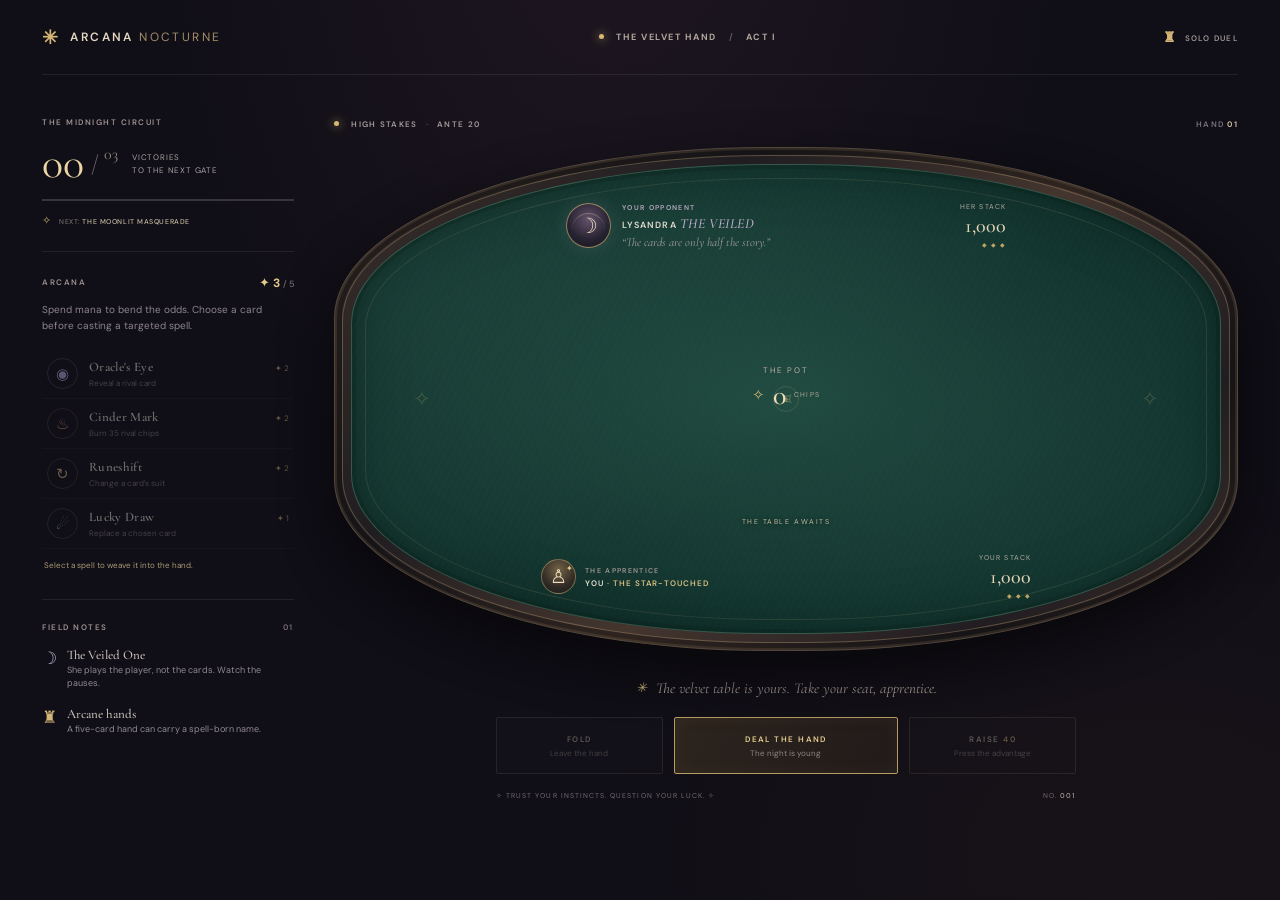
==== index.html @ c7cab5da "Publish Arcana Nocturne game Co-authored-by: Copilot App <223556219+Copilot@users.noreply.github.com" ====
<!doctype html>
<html lang="en">
  <head>
    <meta charset="UTF-8" />
    <meta name="viewport" content="width=device-width, initial-scale=1.0" />
    <meta name="theme-color" content="#100e18" />
    <meta
      name="description"
      content="A high-stakes poker duel in a candlelit hall of magic."
    />
    <title>Arcana Nocturne — The Velvet Hand</title>
    <link rel="stylesheet" href="style.css" />
  </head>
  <body>
    <main class="game-shell">
      <header class="topbar">
        <a class="wordmark" href="#" aria-label="Arcana Nocturne home">
          <span class="wordmark-mark" aria-hidden="true">✳</span>
          <span>ARCANA <i>NOCTURNE</i></span>
        </a>
        <div class="tournament-label"><span></span> <b id="act-name">THE VELVET HAND</b> <span class="topbar-divider">/</span> <b id="act-number">ACT I</b></div>
        <div class="sound-button"><span aria-hidden="true">♜</span><span>SOLO DUEL</span></div>
      </header>

      <div class="game-layout">
        <aside class="left-rail">
          <div class="rail-section tournament-card">
            <div class="eyebrow">THE MIDNIGHT CIRCUIT</div>
            <div class="tournament-progress">
              <span class="progress-number" id="wins-count">00</span>
              <span class="progress-slash">/</span>
              <span class="progress-total">03</span>
              <span class="progress-copy">VICTORIES<br />TO THE NEXT GATE</span>
            </div>
            <div class="progress-track"><span id="progress-fill"></span></div>
            <div class="tournament-reward"><span aria-hidden="true">✧</span> NEXT: <b id="next-gate">THE MOONLIT MASQUERADE</b></div>
          </div>

          <div class="rail-section spell-section">
            <div class="section-heading">
              <span class="eyebrow">ARCANA</span>
              <span class="mana-counter"><span aria-hidden="true">✦</span> <b id="mana-count">3</b> <small>/ 5</small></span>
            </div>
            <p class="rail-intro">Spend mana to bend the odds. Choose a card before casting a targeted spell.</p>
            <button class="spell-card" id="spell-oracle" data-spell="oracle" type="button">
              <span class="spell-icon oracle-icon" aria-hidden="true">◉</span>
              <span class="spell-copy"><b>Oracle's Eye</b><small>Reveal a rival card</small></span>
              <span class="spell-cost">✦ 2</span>
            </button>
            <button class="spell-card" id="spell-cinder" data-spell="cinder" type="button">
              <span class="spell-icon cinder-icon" aria-hidden="true">♨</span>
              <span class="spell-copy"><b>Cinder Mark</b><small>Burn 35 rival chips</small></span>
              <span class="spell-cost">✦ 2</span>
            </button>
            <button class="spell-card" id="spell-runeshift" data-spell="runeshift" type="button">
              <span class="spell-icon shift-icon" aria-hidden="true">↻</span>
              <span class="spell-copy"><b>Runeshift</b><small>Change a card's suit</small></span>
              <span class="spell-cost">✦ 2</span>
            </button>
            <button class="spell-card" id="spell-lucky" data-spell="lucky" type="button">
              <span class="spell-icon lucky-icon" aria-hidden="true">☄</span>
              <span class="spell-copy"><b>Lucky Draw</b><small>Replace a chosen card</small></span>
              <span class="spell-cost">✦ 1</span>
            </button>
            <div class="spell-hint" id="spell-hint" aria-live="polite">Select a spell to weave it into the hand.</div>
          </div>

          <div class="rail-section journal-section">
            <div class="eyebrow">FIELD NOTES <span class="note-count">01</span></div>
            <div class="journal-entry">
              <span class="journal-glyph" aria-hidden="true">☽</span>
              <p><b>The Veiled One</b><br />She plays the player, not the cards. Watch the pauses.</p>
            </div>
            <div class="journal-entry">
              <span class="journal-glyph gold" aria-hidden="true">♜</span>
              <p><b>Arcane hands</b><br />A five-card hand can carry a spell-born name.</p>
            </div>
          </div>
        </aside>

        <section class="arena" aria-label="Poker table">
          <div class="arena-topline">
            <div class="ante-label"><span class="live-dot"></span> HIGH STAKES <span class="ante-divider">·</span> ANTE 20</div>
            <div class="hand-number">HAND <span id="hand-number">01</span></div>
          </div>

          <div class="table-wrap">
            <div class="table-halo"></div>
            <div class="table-rim"></div>
            <div class="table-felt">
              <div class="felt-ornament ornament-left" aria-hidden="true">✧</div>
              <div class="felt-ornament ornament-right" aria-hidden="true">✧</div>
              <div class="opponent-zone">
                <div class="opponent-info">
                  <div class="opponent-portrait" aria-hidden="true"><span>☽</span><i></i></div>
                  <div class="opponent-name"><span class="eyebrow">YOUR OPPONENT</span><b>LYSANDRA <i>THE VEILED</i></b><small id="opponent-mood">“The cards are only half the story.”</small></div>
                  <div class="opponent-stack"><small>HER STACK</small><b id="opponent-chips">1,000</b><span>◆ ◆ ◆</span></div>
                </div>
                <div class="opponent-cards" id="opponent-cards" aria-label="Opponent's cards"></div>
              </div>

              <div class="table-center">
                <div class="pot-display"><span class="pot-label">THE POT</span><div><span class="pot-glyph">✧</span><b id="pot-count">0</b><span class="pot-units">CHIPS</span></div></div>
                <div class="community-cards" id="community-cards" aria-label="Community cards"></div>
                <div class="round-label" id="round-label">THE TABLE AWAITS</div>
              </div>

              <div class="player-zone">
                <div class="player-cards" id="player-cards" aria-label="Your cards"></div>
                <div class="player-info">
                  <div class="player-identity">
                    <div class="player-crest" aria-hidden="true"><span>♙</span><i>✦</i></div>
                    <div><span class="eyebrow">THE APPRENTICE</span><b>YOU <i>· THE STAR-TOUCHED</i></b></div>
                  </div>
                  <div class="player-stack"><small>YOUR STACK</small><b id="player-chips">1,000</b><span>◆ ◆ ◆</span></div>
                </div>
              </div>
              <div class="table-emblem" aria-hidden="true"><span>✦</span><i>✧</i></div>
            </div>
          </div>

          <div class="action-area">
            <div class="duel-feed" id="duel-feed" aria-live="polite">
              <span class="feed-mark" aria-hidden="true">✳</span>
              <span id="feed-message">The velvet table is yours. Take your seat, apprentice.</span>
            </div>
            <div class="action-row">
              <button class="action-button secondary" id="fold-button" type="button" disabled><span>FOLD</span><small>Leave the hand</small></button>
              <button class="action-button primary" id="check-button" type="button"><span id="check-label">DEAL THE HAND</span><small id="check-detail">The night is young</small></button>
              <button class="action-button secondary raise-button" id="raise-button" type="button" disabled><span>RAISE <i>40</i></span><small>Press the advantage</small></button>
            </div>
            <div class="table-footer"><span>✧ TRUST YOUR INSTINCTS. QUESTION YOUR LUCK. ✧</span><span>NO. <b id="footer-hand">001</b></span></div>
          </div>
        </section>
      </div>
      <div class="toast" id="toast" role="status" aria-live="polite"></div>
    </main>
    <script src="game.js"></script>
  </body>
</html>
---- style.css ----
@import url('https://fonts.googleapis.com/css2?family=Cormorant+Garamond:wght@400;500;600;700&family=DM+Sans:wght@400;500;600;700&display=swap');

:root {
  color-scheme: dark;
  --ink: #eeeadf;
  --muted: #8d8792;
  --gold: #d3b675;
  --gold-soft: #90784d;
  --plum: #17141e;
  --panel: #19161f;
  --felt: #183c36;
  --felt-deep: #102e2a;
  --line: rgba(209, 183, 126, .18);
  font-family: 'DM Sans', sans-serif;
}

* { box-sizing: border-box; }
body {
  min-width: 320px;
  min-height: 100vh;
  margin: 0;
  color: var(--ink);
  background:
    radial-gradient(ellipse at 48% -15%, rgba(84, 55, 75, .22), transparent 49%),
    radial-gradient(ellipse at 90% 95%, rgba(76, 51, 36, .12), transparent 35%),
    #100e16;
}
button { font: inherit; }
button:focus-visible, a:focus-visible { outline: 2px solid #e5c986; outline-offset: 3px; }
.game-shell { max-width: 1600px; min-height: 100vh; margin: 0 auto; padding: 0 42px 28px; }
.topbar { height: 75px; display: flex; align-items: center; justify-content: space-between; border-bottom: 1px solid rgba(255,255,255,.075); }
.wordmark { display: inline-flex; gap: 10px; align-items: center; color: #e4d8c0; font: 600 12px 'DM Sans', sans-serif; letter-spacing: .2em; text-decoration: none; }
.wordmark i { color: #a48e69; font-style: normal; font-weight: 400; }
.wordmark-mark { color: var(--gold); font-size: 19px; }
.tournament-label, .sound-button { font-size: 9px; font-weight: 600; letter-spacing: .17em; color: #b1a69a; }
.tournament-label > span:first-child, .live-dot { display: inline-block; width: 5px; height: 5px; border-radius: 50%; background: #d8b972; box-shadow: 0 0 10px #d8b972; vertical-align: 1px; margin-right: 9px; }
.topbar-divider { color: #645d69; margin: 0 8px; }
.sound-button { border: 0; padding: 10px 0 10px 10px; background: transparent; color: #9c9394; cursor: pointer; font-size: 8px; }
.sound-button span:first-child { color: var(--gold); font-size: 14px; vertical-align: -1px; margin-right: 7px; }
.game-layout { display: grid; grid-template-columns: 252px minmax(0, 1fr); gap: 40px; padding-top: 37px; }
.left-rail { padding-top: 5px; }
.rail-section { border-bottom: 1px solid rgba(255,255,255,.08); padding-bottom: 24px; margin-bottom: 22px; }
.eyebrow { color: #9e9290; font-size: 8px; letter-spacing: .19em; font-weight: 600; }
.tournament-progress { display: flex; align-items: center; margin-top: 17px; }
.progress-number { color: #ebd5a5; font: 400 44px/.9 'Cormorant Garamond', serif; }
.progress-slash { color: #645c61; font: 23px 'Cormorant Garamond', serif; margin: 0 5px 0 7px; }
.progress-total { align-self: flex-start; color: #92877e; font: 16px 'Cormorant Garamond', serif; }
.progress-copy { margin-left: 14px; color: #aaa1a0; font-size: 8px; line-height: 1.55; letter-spacing: .1em; }
.progress-track { height: 2px; margin: 15px 0 12px; background: #39333a; }
.progress-track span { display: block; width: 0; height: 100%; background: linear-gradient(90deg, #947c4d, #e1c98b); transition: width .45s ease; }
.tournament-reward { color: #817978; font-size: 7px; letter-spacing: .08em; }
.tournament-reward span { margin-right: 5px; color: #d3b675; font-size: 11px; }
.tournament-reward b { color: #c5b9a2; font-weight: 500; }
.section-heading { display: flex; align-items: center; justify-content: space-between; }
.mana-counter { color: #e2ca8b; font-size: 12px; }
.mana-counter span { font-size: 13px; }
.mana-counter small { color: #827a7b; font-size: 9px; }
.rail-intro { max-width: 220px; margin: 11px 0 14px; color: #8d858e; font-size: 10px; line-height: 1.65; }
.spell-card { display: flex; align-items: center; width: 100%; min-height: 50px; border: 1px solid transparent; border-bottom-color: rgba(255,255,255,.065); padding: 7px 4px; background: transparent; text-align: left; color: var(--ink); cursor: pointer; transition: background .2s, border-color .2s, opacity .2s; }
.spell-card:hover:not(:disabled) { background: rgba(208,181,125,.07); border-color: rgba(208,181,125,.19); }
.spell-card:disabled { opacity: .43; cursor: not-allowed; }
.spell-card.used { opacity: .34; }
.spell-icon { display: grid; width: 31px; height: 31px; flex: 0 0 31px; place-items: center; border: 1px solid rgba(214,191,139,.24); border-radius: 50%; margin-right: 11px; color: #d5bd85; font-size: 15px; }
.oracle-icon { color: #c0b3e8; border-color: rgba(192,179,232,.28); }
.cinder-icon { color: #df9d77; border-color: rgba(223,157,119,.28); }
.lucky-icon { color: #8cc4b8; border-color: rgba(140,196,184,.28); }
.spell-copy { display: grid; gap: 3px; }
.spell-copy b { font: 600 13px 'Cormorant Garamond', serif; letter-spacing: .025em; }
.spell-copy small { color: #89818a; font-size: 8px; }
.spell-cost { align-self: flex-start; margin: 6px 0 0 auto; color: #c8b479; font-size: 8px; white-space: nowrap; }
.spell-hint { min-height: 26px; padding: 10px 2px 0; color: #ab9b76; font-size: 8px; line-height: 1.5; }
.journal-section { border: 0; }
.note-count { float: right; color: #756d72; }
.journal-entry { display: flex; gap: 10px; margin-top: 15px; }
.journal-glyph { color: #bab0cf; font-size: 17px; }
.journal-glyph.gold { color: #d2b778; }
.journal-entry p { margin: 0; color: #918a91; font-size: 9px; line-height: 1.55; }
.journal-entry b { color: #d0c8bf; font: 500 13px 'Cormorant Garamond', serif; }
.arena { min-width: 0; }
.arena-topline { display: flex; align-items: center; justify-content: space-between; height: 23px; margin-bottom: 12px; }
.ante-label, .hand-number { color: #a69b9a; font-size: 8px; font-weight: 600; letter-spacing: .16em; }
.ante-label .live-dot { width: 5px; height: 5px; }
.ante-divider { color: #645c61; margin: 0 5px; }
.hand-number { color: #79717b; }
.hand-number span { color: #d4c7a6; }
.table-wrap { position: relative; min-height: 504px; padding: 10px; }
.table-halo { position: absolute; inset: 14% 11% 11%; border-radius: 50%; background: rgba(70,143,122,.1); filter: blur(40px); pointer-events: none; }
.table-rim { position: absolute; inset: 0; overflow: hidden; border: 1px solid #54483d; border-radius: 48% / 34%; background: linear-gradient(135deg,#3b302b,#201d21 30%,#44352e 55%,#211d21 80%,#3c302a); box-shadow: 0 22px 50px #09080c, inset 0 0 0 2px rgba(209,180,123,.12), inset 0 0 0 7px rgba(0,0,0,.32); }
.table-rim::after { position: absolute; inset: 7px; border: 1px solid rgba(219,192,132,.3); border-radius: inherit; content: ""; }
.table-felt { position: absolute; inset: 17px; overflow: hidden; border: 1px solid rgba(164,200,163,.22); border-radius: 48% / 34%; background:
  radial-gradient(ellipse at 50% 50%, rgba(50,102,86,.44), transparent 64%),
  repeating-linear-gradient(117deg, transparent, transparent 3px, rgba(214,230,202,.012) 4px, transparent 6px),
  linear-gradient(145deg, #1d443b, #13352f 55%, #163b34);
  box-shadow: inset 0 0 50px rgba(4,17,15,.53), inset 0 0 0 4px rgba(2,14,12,.14); }
.table-felt::before { position: absolute; inset: 13px; border: 1px solid rgba(208,188,135,.13); border-radius: inherit; content: ""; pointer-events: none; }
.felt-ornament { position: absolute; top: 47%; color: rgba(216,191,139,.21); font-size: 21px; }
.ornament-left { left: 7%; }
.ornament-right { right: 7%; }
.opponent-zone, .player-zone, .table-center { position: absolute; z-index: 1; left: 50%; transform: translateX(-50%); }
.opponent-zone { top: 8%; width: min(440px, 85%); }
.opponent-info { display: flex; align-items: center; }
.opponent-portrait, .player-crest { position: relative; display: grid; width: 45px; height: 45px; flex: 0 0 45px; place-items: center; overflow: hidden; border: 1px solid rgba(211,182,117,.65); border-radius: 50%; background: radial-gradient(circle at 50% 36%, #65536c, #272332 58%, #13131b); box-shadow: 0 0 18px rgba(195,163,216,.14); }
.opponent-portrait span { z-index: 1; color: #e4d4bc; font-size: 21px; }
.opponent-portrait i { position: absolute; inset: 9px 5px 0; border-top: 1px solid rgba(222,198,157,.35); border-radius: 50%; }
.opponent-name { display: grid; gap: 3px; margin-left: 11px; }
.opponent-name .eyebrow { color: #b8a8c0; font-size: 7px; }
.opponent-name b, .player-identity b { color: #e4dcd1; font-size: 9px; font-weight: 600; letter-spacing: .12em; }
.opponent-name b i { color: #c6b0d5; font-family: 'Cormorant Garamond', serif; font-size: 14px; letter-spacing: .04em; font-weight: 500; }
.opponent-name small { color: #a59c9d; font: italic 12px 'Cormorant Garamond', serif; }
.opponent-stack, .player-stack { display: grid; gap: 3px; margin-left: auto; text-align: right; }
.opponent-stack small, .player-stack small { color: #b2aaa1; font-size: 7px; letter-spacing: .16em; }
.opponent-stack b, .player-stack b { color: #e3d6b8; font: 500 20px 'Cormorant Garamond', serif; }
.opponent-stack span, .player-stack span { color: #bea462; font-size: 6px; letter-spacing: .18em; }
.opponent-cards { display: flex; justify-content: center; gap: 8px; min-height: 87px; margin-top: 9px; }
.table-center { top: 42%; display: flex; width: 100%; flex-direction: column; align-items: center; }
.pot-display { margin: -5px 0 10px; text-align: center; }
.pot-label { color: #bdb1a3; font-size: 8px; letter-spacing: .22em; }
.pot-display > div { display: flex; align-items: center; gap: 8px; margin-top: 0; }
.pot-glyph { color: #d5b978; font-size: 15px; }
.pot-display b { color: #f0dfb8; font: 500 28px 'Cormorant Garamond', serif; }
.pot-units { color: #b2a998; font-size: 7px; letter-spacing: .16em; }
.community-cards { display: flex; justify-content: center; min-height: 89px; gap: 7px; }
.round-label { margin-top: 6px; color: #c5b99d; font-size: 7px; letter-spacing: .22em; text-shadow: 0 1px 5px #0e2420; }
.player-zone { bottom: 7%; width: min(490px, 90%); }
.player-cards { display: flex; justify-content: center; gap: 9px; min-height: 100px; margin-bottom: 8px; }
.player-info { display: flex; align-items: center; }
.player-identity { display: flex; align-items: center; }
.player-crest { width: 35px; height: 35px; flex-basis: 35px; border-color: rgba(220,192,126,.45); background: radial-gradient(circle at 50% 30%, #746246, #312b25 60%, #17171b); box-shadow: none; }
.player-crest span { color: #eee1bd; font-size: 19px; }
.player-crest i { position: absolute; top: 3px; right: 2px; color: #e7ce8c; font-size: 8px; font-style: normal; }
.player-identity > div:last-child { display: grid; gap: 3px; margin-left: 9px; }
.player-identity .eyebrow { font-size: 7px; }
.player-identity b { font-size: 8px; }
.player-identity b i { color: #d7bd80; font-style: normal; }
.table-emblem { position: absolute; z-index: 0; top: 50%; left: 50%; display: grid; width: 26px; height: 26px; place-items: center; transform: translate(-50%,-50%); border: 1px solid rgba(207,185,132,.18); border-radius: 50%; color: rgba(214,191,140,.42); font-size: 10px; }
.table-emblem i { position: absolute; transform: rotate(45deg); color: rgba(214,191,140,.35); font-size: 20px; font-style: normal; }
.playing-card { position: relative; width: 55px; height: 81px; flex: 0 0 55px; border: 1px solid #d5cbb4; border-radius: 5px; color: #302a2b; background: linear-gradient(135deg,#f3ebdc,#dfd2b9); box-shadow: 0 5px 11px rgba(0,0,0,.27); animation: deal-in .32s ease both; user-select: none; }
.playing-card.red { color: #a6484b; }
.playing-card .card-corner { position: absolute; top: 5px; left: 6px; display: grid; justify-items: center; font: 600 13px/.9 'Cormorant Garamond', serif; }
.playing-card .card-corner small { margin-top: 3px; font-size: 9px; }
.playing-card .card-center { position: absolute; inset: 0; display: grid; place-items: center; font-size: 25px; opacity: .82; }
.playing-card .card-bottom { position: absolute; right: 6px; bottom: 4px; transform: rotate(180deg); font: 12px 'Cormorant Garamond', serif; }
.playing-card.back { overflow: hidden; border-color: rgba(222,194,139,.66); background:
  radial-gradient(circle at center, rgba(224,195,132,.18) 0 2px, transparent 3px),
  repeating-linear-gradient(45deg, transparent 0 5px, rgba(216,188,130,.1) 5px 6px),
  linear-gradient(135deg,#30253d,#191a29 52%,#34233e); }
.playing-card.back::before, .playing-card.back::after { position: absolute; inset: 5px; border: 1px solid rgba(221,194,135,.52); border-radius: 3px; content: ""; }
.playing-card.back::after { inset: 13px; transform: rotate(45deg); border-color: rgba(221,194,135,.33); }
.playing-card.selected { transform: translateY(-9px); border-color: #e3c67d; box-shadow: 0 0 0 2px rgba(227,198,125,.32), 0 9px 20px rgba(0,0,0,.4); }
.playing-card.selectable { cursor: pointer; transition: transform .18s, box-shadow .18s; }
.playing-card.selectable:hover { transform: translateY(-4px); }
.playing-card.revealed { border-color: #c9aedb; box-shadow: 0 0 14px rgba(198,166,224,.35); }
.action-area { max-width: 580px; margin: 19px auto 0; }
.duel-feed { display: flex; min-height: 35px; align-items: center; justify-content: center; gap: 9px; color: #b2a69e; font: italic 15px 'Cormorant Garamond', serif; text-align: center; }
.feed-mark { color: #d6bc7e; font-size: 13px; }
.action-row { display: grid; grid-template-columns: 1fr 1.35fr 1fr; gap: 11px; margin-top: 12px; }
.action-button { display: grid; min-height: 57px; align-content: center; justify-items: center; gap: 4px; border: 1px solid rgba(222,197,143,.28); border-radius: 2px; background: rgba(25,23,29,.77); color: #d0c4ae; cursor: pointer; transition: background .2s, border-color .2s, transform .2s, opacity .2s; }
.action-button:hover:not(:disabled) { transform: translateY(-2px); border-color: rgba(226,201,146,.66); background: rgba(190,159,99,.09); }
.action-button:disabled { opacity: .39; cursor: not-allowed; }
.action-button > span { font-size: 8px; font-weight: 600; letter-spacing: .18em; }
.action-button small { color: #8e8585; font-size: 8px; }
.action-button.primary { border-color: #b79c62; background: linear-gradient(120deg,rgba(147,114,57,.22),rgba(88,69,40,.19)); color: #e3cf9e; box-shadow: inset 0 0 18px rgba(213,182,117,.06); }
.action-button.primary:hover:not(:disabled) { border-color: #e0c47e; background: rgba(183,153,87,.22); }
.action-button.primary > span { color: #e7ce91; }
.raise-button > span i { color: #d5bb78; font-style: normal; }
.table-footer { display: flex; justify-content: space-between; margin-top: 17px; color: #746c71; font-size: 7px; letter-spacing: .15em; }
.table-footer b { color: #aca099; font-weight: 500; }
.toast { position: fixed; z-index: 10; right: 25px; bottom: 22px; max-width: 300px; border: 1px solid rgba(211,182,117,.35); padding: 12px 16px; background: #1d1922; color: #e1d4b8; font: 13px 'Cormorant Garamond', serif; opacity: 0; transform: translateY(9px); pointer-events: none; transition: opacity .2s, transform .2s; }
.toast.visible { opacity: 1; transform: translateY(0); }
.winner-glow { animation: win-glow 1.5s ease-in-out infinite alternate; }
@keyframes deal-in { from { opacity: 0; transform: translateY(-8px) scale(.96); } to { opacity: 1; } }
@keyframes win-glow { from { filter: drop-shadow(0 0 3px rgba(240,209,135,.25)); } to { filter: drop-shadow(0 0 14px rgba(240,209,135,.68)); } }

@media (min-width: 1500px) {
  .game-shell { padding-right: 64px; padding-left: 64px; }
  .game-layout { grid-template-columns: 275px minmax(0, 1fr); gap: 55px; }
  .table-wrap { min-height: 570px; }
}
@media (min-width: 701px) and (max-height: 850px) {
  .topbar { height: 62px; }
  .game-layout { padding-top: 20px; }
  .table-wrap { min-height: 430px; }
  .action-area { margin-top: 8px; }
  .duel-feed { min-height: 27px; }
  .action-button { min-height: 50px; }
  .journal-section { display: none; }
}
@media (max-width: 1000px) {
  .game-shell { padding: 0 24px 24px; }
  .game-layout { grid-template-columns: 205px minmax(0, 1fr); gap: 22px; }
  .table-wrap { min-height: 480px; }
  .opponent-zone { top: 9%; }
  .playing-card { width: 49px; height: 73px; flex-basis: 49px; }
  .player-cards { min-height: 91px; }
}
@media (max-width: 700px) {
  .game-shell { padding: 0 14px 20px; }
  .topbar { height: 61px; }
  .wordmark { font-size: 10px; }
  .tournament-label { font-size: 7px; letter-spacing: .1em; }
  .sound-button { font-size: 7px; letter-spacing: .1em; }
  .game-layout { grid-template-columns: 1fr; gap: 6px; padding-top: 16px; }
  .left-rail { display: grid; grid-template-columns: 1fr 1fr; gap: 12px; }
  .rail-section { padding-bottom: 13px; margin-bottom: 7px; }
  .tournament-card { padding-right: 9px; }
  .tournament-progress { margin-top: 10px; }
  .progress-number { font-size: 35px; }
  .progress-copy { margin-left: 8px; font-size: 7px; }
  .tournament-reward { font-size: 6px; }
  .spell-section { grid-row: span 2; border-bottom: 0; }
  .rail-intro { margin: 7px 0 7px; font-size: 8px; }
  .spell-card { min-height: 39px; padding: 4px 1px; }
  .spell-icon { width: 25px; height: 25px; flex-basis: 25px; margin-right: 7px; font-size: 12px; }
  .spell-copy b { font-size: 11px; }
  .spell-copy small { font-size: 7px; }
  .spell-cost { font-size: 7px; }
  .spell-hint { padding-top: 5px; font-size: 7px; }
  .journal-section { display: none; }
  .arena-topline { margin-bottom: 4px; }
  .table-wrap { min-height: clamp(400px, 112vw, 490px); padding: 7px; }
  .table-felt { inset: 12px; }
  .table-rim::after { inset: 5px; }
  .opponent-zone { top: 9%; width: 86%; }
  .opponent-portrait { width: 35px; height: 35px; flex-basis: 35px; }
  .opponent-name { margin-left: 7px; }
  .opponent-name .eyebrow { font-size: 6px; }
  .opponent-name b { font-size: 7px; }
  .opponent-name b i { font-size: 12px; }
  .opponent-name small { max-width: 150px; font-size: 10px; }
  .opponent-stack b, .player-stack b { font-size: 17px; }
  .opponent-cards { min-height: 73px; margin-top: 5px; }
  .table-center { top: 42%; }
  .pot-display { margin-bottom: 5px; }
  .pot-display b { font-size: 23px; }
  .community-cards { min-height: 70px; gap: 3px; }
  .playing-card { width: clamp(36px, 9.2vw, 49px); height: clamp(56px, 13.3vw, 73px); flex-basis: clamp(36px, 9.2vw, 49px); }
  .playing-card .card-corner { top: 4px; left: 4px; font-size: 11px; }
  .playing-card .card-corner small { margin-top: 2px; font-size: 7px; }
  .playing-card .card-center { font-size: 20px; }
  .playing-card .card-bottom { right: 4px; bottom: 3px; font-size: 10px; }
  .player-zone { bottom: 7%; width: 88%; }
  .player-cards { min-height: 78px; gap: 6px; margin-bottom: 6px; }
  .player-identity b { font-size: 7px; }
  .action-area { margin-top: 10px; }
  .duel-feed { min-height: 30px; font-size: 14px; }
  .action-row { gap: 6px; margin-top: 7px; }
  .action-button { min-height: 53px; }
  .action-button > span { font-size: 7px; letter-spacing: .12em; }
  .action-button small { font-size: 7px; }
}
@media (max-width: 380px) {
  .tournament-label { letter-spacing: .06em; }
  .wordmark { gap: 5px; font-size: 9px; letter-spacing: .14em; }
  .sound-button { padding-left: 2px; }
  .spell-cost { display: none; }
  .player-identity b i { display: none; }
}
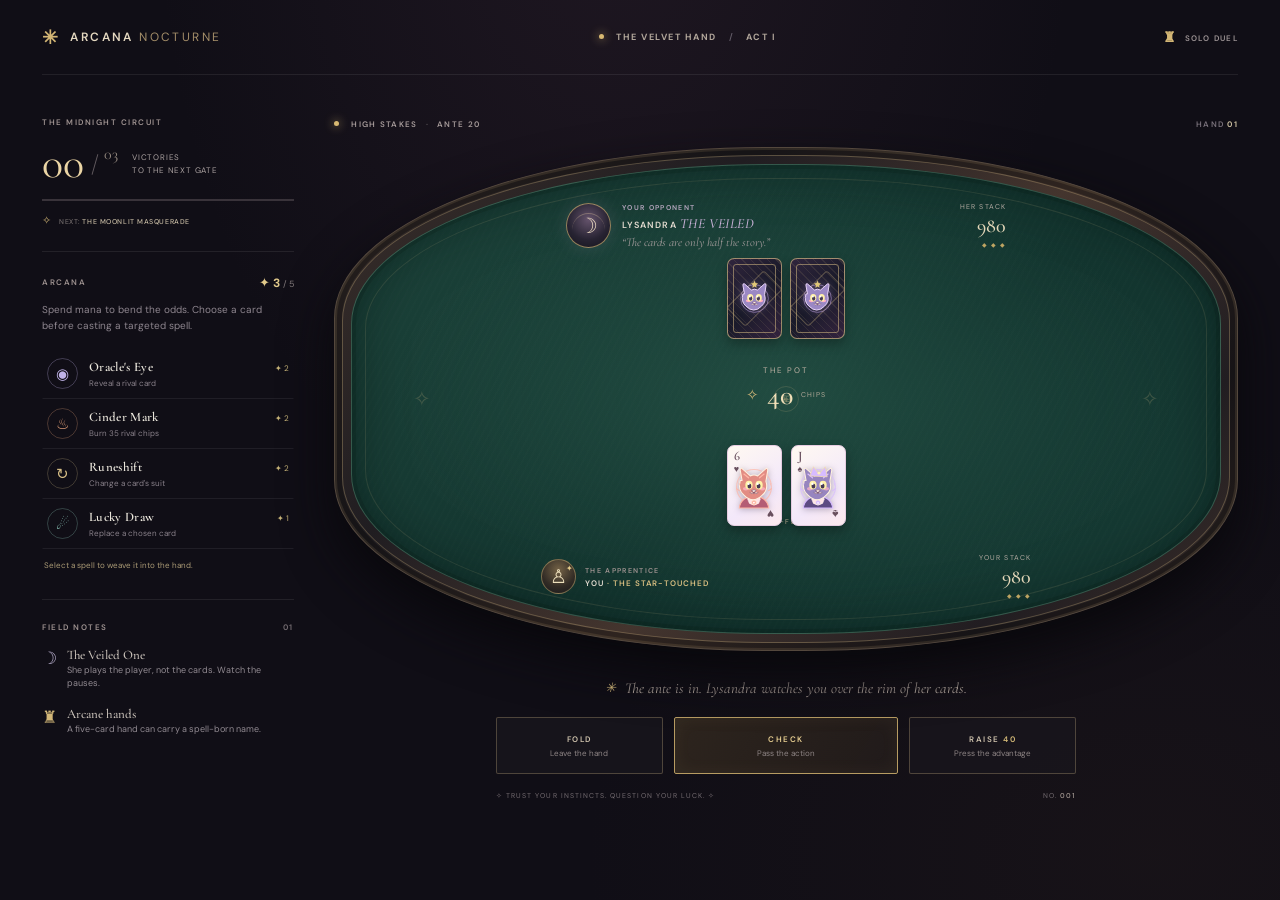
==== commit 306e1b78: "Refresh assets for the opening deal Co-authored-by: Copilot App <223556219+Copilot@users.noreply.git" ====
--- a/index.html
+++ b/index.html
@@ -9,7 +9,7 @@
       content="A high-stakes poker duel in a candlelit hall of magic."
     />
     <title>Arcana Nocturne — The Velvet Hand</title>
-    <link rel="stylesheet" href="style.css" />
+    <link rel="stylesheet" href="style.css?v=cute-cards" />
   </head>
   <body>
     <main class="game-shell">
@@ -135,6 +135,6 @@
       </div>
       <div class="toast" id="toast" role="status" aria-live="polite"></div>
     </main>
-    <script src="game.js"></script>
+    <script src="game.js?v=opening-hand"></script>
   </body>
 </html>
--- a/style.css
+++ b/style.css
@@ -134,11 +134,16 @@
 .player-identity b i { color: #d7bd80; font-style: normal; }
 .table-emblem { position: absolute; z-index: 0; top: 50%; left: 50%; display: grid; width: 26px; height: 26px; place-items: center; transform: translate(-50%,-50%); border: 1px solid rgba(207,185,132,.18); border-radius: 50%; color: rgba(214,191,140,.42); font-size: 10px; }
 .table-emblem i { position: absolute; transform: rotate(45deg); color: rgba(214,191,140,.35); font-size: 20px; font-style: normal; }
-.playing-card { position: relative; width: 55px; height: 81px; flex: 0 0 55px; border: 1px solid #d5cbb4; border-radius: 5px; color: #302a2b; background: linear-gradient(135deg,#f3ebdc,#dfd2b9); box-shadow: 0 5px 11px rgba(0,0,0,.27); animation: deal-in .32s ease both; user-select: none; }
+.playing-card { position: relative; width: 55px; height: 81px; flex: 0 0 55px; border: 1px solid #e6cce1; border-radius: 7px; color: #69505e; background: linear-gradient(145deg,#fff9f1,#f3e8fa 65%,#fce9ed); box-shadow: 0 5px 11px rgba(0,0,0,.27); animation: deal-in .32s ease both; user-select: none; }
 .playing-card.red { color: #a6484b; }
 .playing-card .card-corner { position: absolute; top: 5px; left: 6px; display: grid; justify-items: center; font: 600 13px/.9 'Cormorant Garamond', serif; }
 .playing-card .card-corner small { margin-top: 3px; font-size: 9px; }
-.playing-card .card-center { position: absolute; inset: 0; display: grid; place-items: center; font-size: 25px; opacity: .82; }
+.playing-card .card-center { position: absolute; inset: 0; display: grid; place-items: center; }
+.playing-card .card-cat { width: 44px; height: 48px; max-width: calc(100% - 4px); max-height: calc(100% - 18px); overflow: visible; filter: drop-shadow(0 1px 3px rgba(36,24,44,.3)); }
+.playing-card .cat-halo { transform-box: fill-box; transform-origin: center; animation: halo-pulse 2.8s ease-in-out infinite alternate; }
+.playing-card .cat-eye-glint { transform-box: fill-box; transform-origin: center; animation: sparkle 1.8s ease-in-out infinite alternate; }
+.playing-card.back .card-back-cat { position: absolute; z-index: 1; inset: 0; width: 100%; height: 100%; padding: 14px 8px; }
+.playing-card .card-back-cat { filter: drop-shadow(0 0 4px rgba(190,157,227,.35)); }
 .playing-card .card-bottom { position: absolute; right: 6px; bottom: 4px; transform: rotate(180deg); font: 12px 'Cormorant Garamond', serif; }
 .playing-card.back { overflow: hidden; border-color: rgba(222,194,139,.66); background:
   radial-gradient(circle at center, rgba(224,195,132,.18) 0 2px, transparent 3px),
@@ -170,6 +175,8 @@
 .winner-glow { animation: win-glow 1.5s ease-in-out infinite alternate; }
 @keyframes deal-in { from { opacity: 0; transform: translateY(-8px) scale(.96); } to { opacity: 1; } }
 @keyframes win-glow { from { filter: drop-shadow(0 0 3px rgba(240,209,135,.25)); } to { filter: drop-shadow(0 0 14px rgba(240,209,135,.68)); } }
+@keyframes halo-pulse { from { opacity: .62; } to { opacity: 1; } }
+@keyframes sparkle { from { transform: scale(.75); opacity: .7; } to { transform: scale(1.2); opacity: 1; } }
 
 @media (min-width: 1500px) {
   .game-shell { padding-right: 64px; padding-left: 64px; }
@@ -236,7 +243,7 @@
   .playing-card { width: clamp(36px, 9.2vw, 49px); height: clamp(56px, 13.3vw, 73px); flex-basis: clamp(36px, 9.2vw, 49px); }
   .playing-card .card-corner { top: 4px; left: 4px; font-size: 11px; }
   .playing-card .card-corner small { margin-top: 2px; font-size: 7px; }
-  .playing-card .card-center { font-size: 20px; }
+  .playing-card .card-cat { width: 40px; height: 45px; }
   .playing-card .card-bottom { right: 4px; bottom: 3px; font-size: 10px; }
   .player-zone { bottom: 7%; width: 88%; }
   .player-cards { min-height: 78px; gap: 6px; margin-bottom: 6px; }
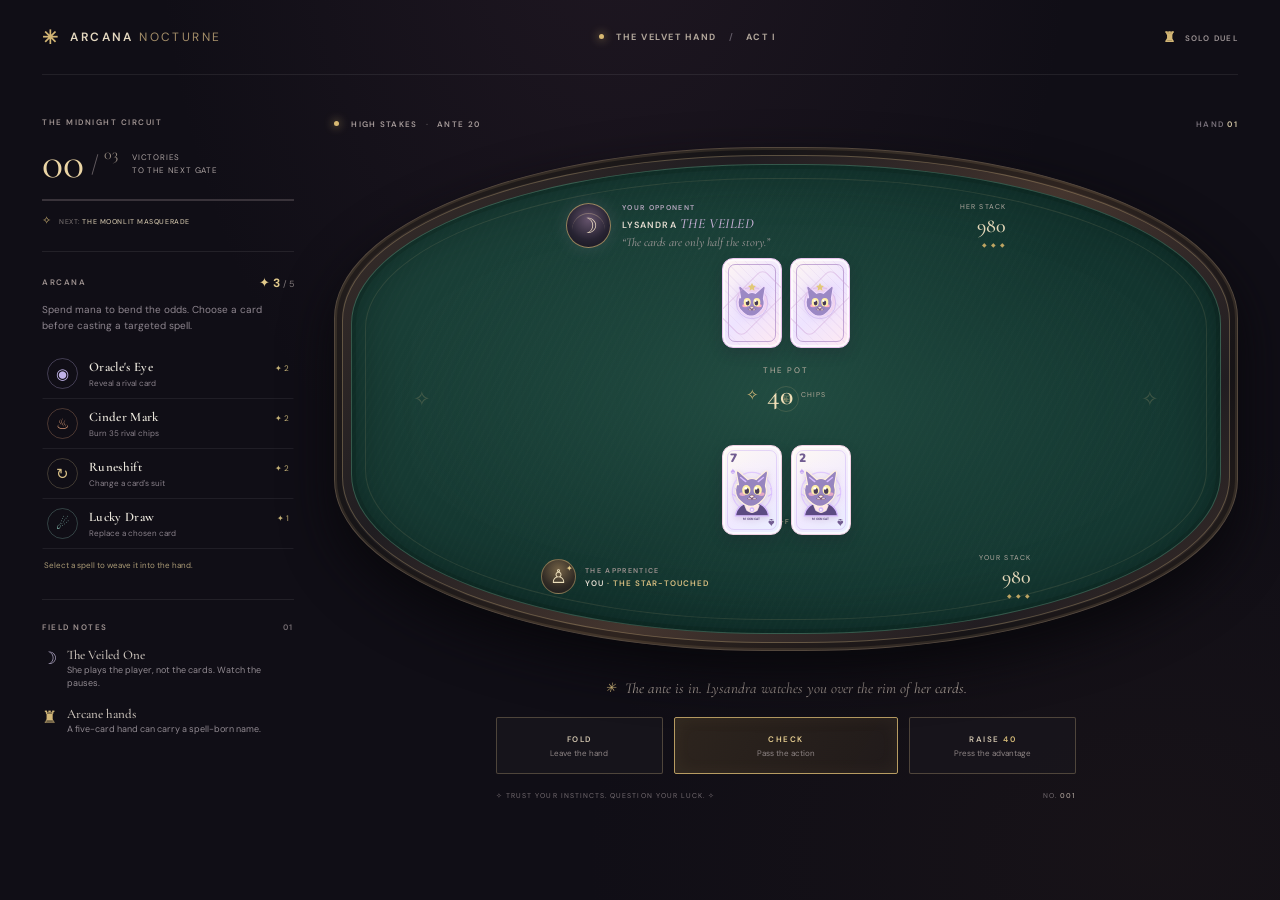
==== commit 5ba5ee64: "Restyle poker cards as spellcat familiars Co-authored-by: Copilot App <223556219+Copilot@users.norep" ====
--- a/index.html
+++ b/index.html
@@ -9,7 +9,7 @@
       content="A high-stakes poker duel in a candlelit hall of magic."
     />
     <title>Arcana Nocturne — The Velvet Hand</title>
-    <link rel="stylesheet" href="style.css?v=cute-cards" />
+    <link rel="stylesheet" href="style.css?v=spellcat-design-v2" />
   </head>
   <body>
     <main class="game-shell">
@@ -135,6 +135,6 @@
       </div>
       <div class="toast" id="toast" role="status" aria-live="polite"></div>
     </main>
-    <script src="game.js?v=opening-hand"></script>
+    <script src="game.js?v=spellcat-design"></script>
   </body>
 </html>
--- a/style.css
+++ b/style.css
@@ -1,4 +1,4 @@
-@import url('https://fonts.googleapis.com/css2?family=Cormorant+Garamond:wght@400;500;600;700&family=DM+Sans:wght@400;500;600;700&display=swap');
+@import url('https://fonts.googleapis.com/css2?family=Cormorant+Garamond:wght@400;500;600;700&family=DM+Sans:wght@400;500;600;700&family=Nunito:wght@600;700;800;900&display=swap');
 
 :root {
   color-scheme: dark;
@@ -134,23 +134,28 @@
 .player-identity b i { color: #d7bd80; font-style: normal; }
 .table-emblem { position: absolute; z-index: 0; top: 50%; left: 50%; display: grid; width: 26px; height: 26px; place-items: center; transform: translate(-50%,-50%); border: 1px solid rgba(207,185,132,.18); border-radius: 50%; color: rgba(214,191,140,.42); font-size: 10px; }
 .table-emblem i { position: absolute; transform: rotate(45deg); color: rgba(214,191,140,.35); font-size: 20px; font-style: normal; }
-.playing-card { position: relative; width: 55px; height: 81px; flex: 0 0 55px; border: 1px solid #e6cce1; border-radius: 7px; color: #69505e; background: linear-gradient(145deg,#fff9f1,#f3e8fa 65%,#fce9ed); box-shadow: 0 5px 11px rgba(0,0,0,.27); animation: deal-in .32s ease both; user-select: none; }
-.playing-card.red { color: #a6484b; }
-.playing-card .card-corner { position: absolute; top: 5px; left: 6px; display: grid; justify-items: center; font: 600 13px/.9 'Cormorant Garamond', serif; }
-.playing-card .card-corner small { margin-top: 3px; font-size: 9px; }
+.playing-card { --card-accent: #d7bbff; --card-ink: #695581; position: relative; width: 60px; height: 90px; flex: 0 0 60px; overflow: hidden; border: 1px solid #f0cfe1; border-radius: 11px; color: var(--card-ink); background: linear-gradient(145deg,#fffaf3,#f3e9ff 60%,#ffeaf0); box-shadow: 0 6px 13px rgba(37,25,43,.2), inset 0 0 0 2px rgba(255,255,255,.7); animation: deal-in .32s ease both; user-select: none; }
+.playing-card.suit-0 { --card-accent: #c7a9f3; --card-ink: #715c91; background: radial-gradient(circle at 50% 49%, #f7efff, transparent 56%), linear-gradient(145deg,#fffaf3,#f0e9ff 65%,#e9efff); }
+.playing-card.suit-1 { --card-accent: #ff9eae; --card-ink: #995568; background: radial-gradient(circle at 50% 49%, #fff1f0, transparent 56%), linear-gradient(145deg,#fffaf3,#ffeaf0 65%,#fff0dc); }
+.playing-card.suit-2 { --card-accent: #f0c56f; --card-ink: #8d7046; background: radial-gradient(circle at 50% 49%, #fff8df, transparent 56%), linear-gradient(145deg,#fffaf3,#fff3db 65%,#fff0e8); }
+.playing-card.suit-3 { --card-accent: #8bd1a2; --card-ink: #537c65; background: radial-gradient(circle at 50% 49%, #effff2, transparent 56%), linear-gradient(145deg,#fffaf3,#eaf8ed 65%,#e8f4ff); }
+.playing-card::before { position: absolute; z-index: 1; inset: 4px; border: 1px solid color-mix(in srgb, var(--card-accent), transparent 58%); border-radius: 7px; content: ""; pointer-events: none; }
+.playing-card.red { color: #a64864; }
+.playing-card .card-corner { position: absolute; z-index: 2; top: 7px; left: 7px; display: grid; justify-items: center; font: 900 12px/.95 'Nunito', sans-serif; }
+.playing-card .card-corner small { margin-top: 2px; color: var(--card-accent); font-size: 9px; }
 .playing-card .card-center { position: absolute; inset: 0; display: grid; place-items: center; }
-.playing-card .card-cat { width: 44px; height: 48px; max-width: calc(100% - 4px); max-height: calc(100% - 18px); overflow: visible; filter: drop-shadow(0 1px 3px rgba(36,24,44,.3)); }
+.playing-card .card-cat { position: relative; top: 3px; width: 50px; height: 58px; max-width: calc(100% - 4px); max-height: calc(100% - 16px); overflow: visible; filter: drop-shadow(0 2px 3px rgba(113,81,120,.2)); }
 .playing-card .cat-halo { transform-box: fill-box; transform-origin: center; animation: halo-pulse 2.8s ease-in-out infinite alternate; }
 .playing-card .cat-eye-glint { transform-box: fill-box; transform-origin: center; animation: sparkle 1.8s ease-in-out infinite alternate; }
 .playing-card.back .card-back-cat { position: absolute; z-index: 1; inset: 0; width: 100%; height: 100%; padding: 14px 8px; }
 .playing-card .card-back-cat { filter: drop-shadow(0 0 4px rgba(190,157,227,.35)); }
 .playing-card .card-bottom { position: absolute; right: 6px; bottom: 4px; transform: rotate(180deg); font: 12px 'Cormorant Garamond', serif; }
-.playing-card.back { overflow: hidden; border-color: rgba(222,194,139,.66); background:
-  radial-gradient(circle at center, rgba(224,195,132,.18) 0 2px, transparent 3px),
-  repeating-linear-gradient(45deg, transparent 0 5px, rgba(216,188,130,.1) 5px 6px),
-  linear-gradient(135deg,#30253d,#191a29 52%,#34233e); }
-.playing-card.back::before, .playing-card.back::after { position: absolute; inset: 5px; border: 1px solid rgba(221,194,135,.52); border-radius: 3px; content: ""; }
-.playing-card.back::after { inset: 13px; transform: rotate(45deg); border-color: rgba(221,194,135,.33); }
+.playing-card.back { overflow: hidden; border-color: #e8c4ed; background:
+  radial-gradient(circle at 50% 48%, rgba(251,218,237,.7) 0 28%, transparent 29%),
+  repeating-linear-gradient(45deg, transparent 0 6px, rgba(198,166,224,.13) 6px 7px),
+  linear-gradient(135deg,#fff7f2,#eee4ff 52%,#ffeaf1); }
+.playing-card.back::before, .playing-card.back::after { position: absolute; z-index: 2; inset: 5px; border: 1px solid rgba(169,132,195,.65); border-radius: 7px; content: ""; pointer-events: none; }
+.playing-card.back::after { inset: 12px; transform: rotate(45deg); border-color: rgba(206,165,216,.45); }
 .playing-card.selected { transform: translateY(-9px); border-color: #e3c67d; box-shadow: 0 0 0 2px rgba(227,198,125,.32), 0 9px 20px rgba(0,0,0,.4); }
 .playing-card.selectable { cursor: pointer; transition: transform .18s, box-shadow .18s; }
 .playing-card.selectable:hover { transform: translateY(-4px); }
@@ -173,7 +178,7 @@
 .toast { position: fixed; z-index: 10; right: 25px; bottom: 22px; max-width: 300px; border: 1px solid rgba(211,182,117,.35); padding: 12px 16px; background: #1d1922; color: #e1d4b8; font: 13px 'Cormorant Garamond', serif; opacity: 0; transform: translateY(9px); pointer-events: none; transition: opacity .2s, transform .2s; }
 .toast.visible { opacity: 1; transform: translateY(0); }
 .winner-glow { animation: win-glow 1.5s ease-in-out infinite alternate; }
-@keyframes deal-in { from { opacity: 0; transform: translateY(-8px) scale(.96); } to { opacity: 1; } }
+@keyframes deal-in { from { transform: translateY(-8px) scale(.96); } to { transform: translateY(0) scale(1); } }
 @keyframes win-glow { from { filter: drop-shadow(0 0 3px rgba(240,209,135,.25)); } to { filter: drop-shadow(0 0 14px rgba(240,209,135,.68)); } }
 @keyframes halo-pulse { from { opacity: .62; } to { opacity: 1; } }
 @keyframes sparkle { from { transform: scale(.75); opacity: .7; } to { transform: scale(1.2); opacity: 1; } }
@@ -240,7 +245,7 @@
   .pot-display { margin-bottom: 5px; }
   .pot-display b { font-size: 23px; }
   .community-cards { min-height: 70px; gap: 3px; }
-  .playing-card { width: clamp(36px, 9.2vw, 49px); height: clamp(56px, 13.3vw, 73px); flex-basis: clamp(36px, 9.2vw, 49px); }
+  .playing-card { width: clamp(36px, 9.2vw, 49px); height: clamp(56px, 13.3vw, 73px); flex-basis: clamp(36px, 9.2vw, 49px); border-radius: 8px; }
   .playing-card .card-corner { top: 4px; left: 4px; font-size: 11px; }
   .playing-card .card-corner small { margin-top: 2px; font-size: 7px; }
   .playing-card .card-cat { width: 40px; height: 45px; }
